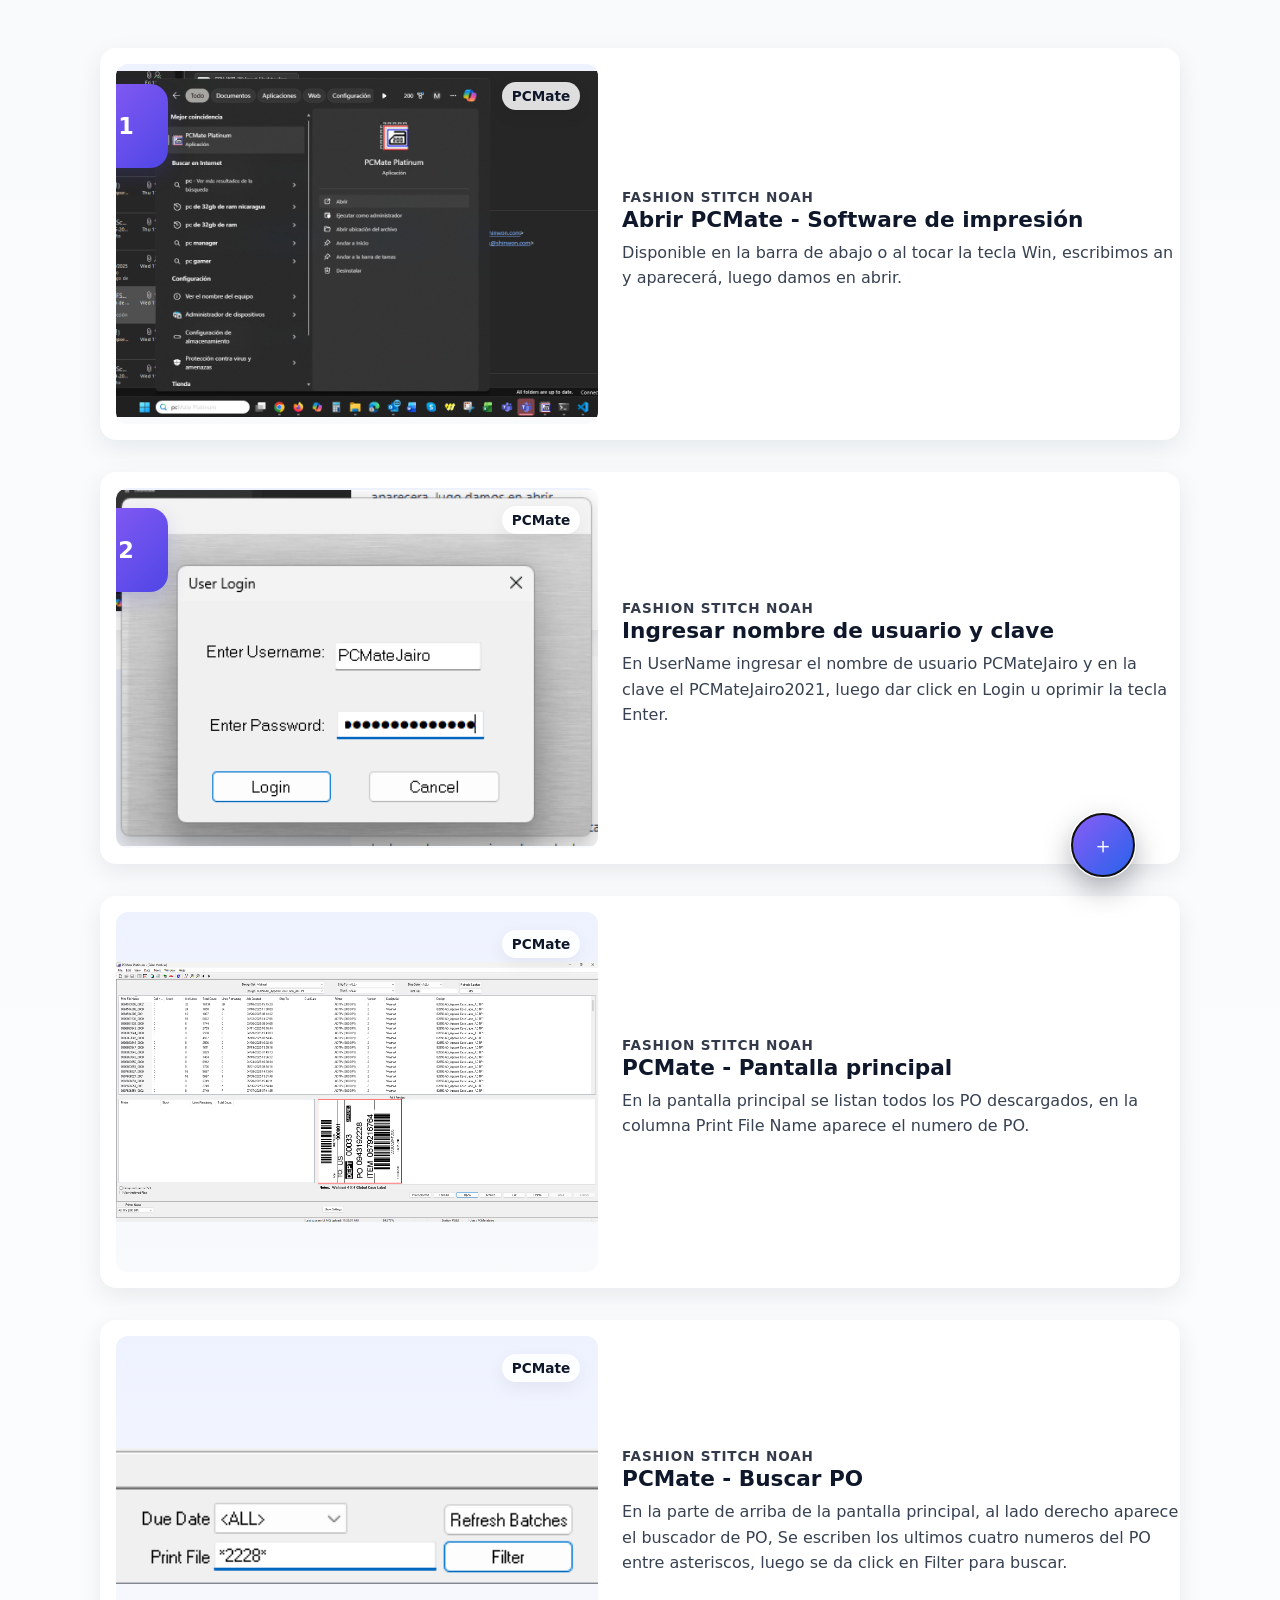
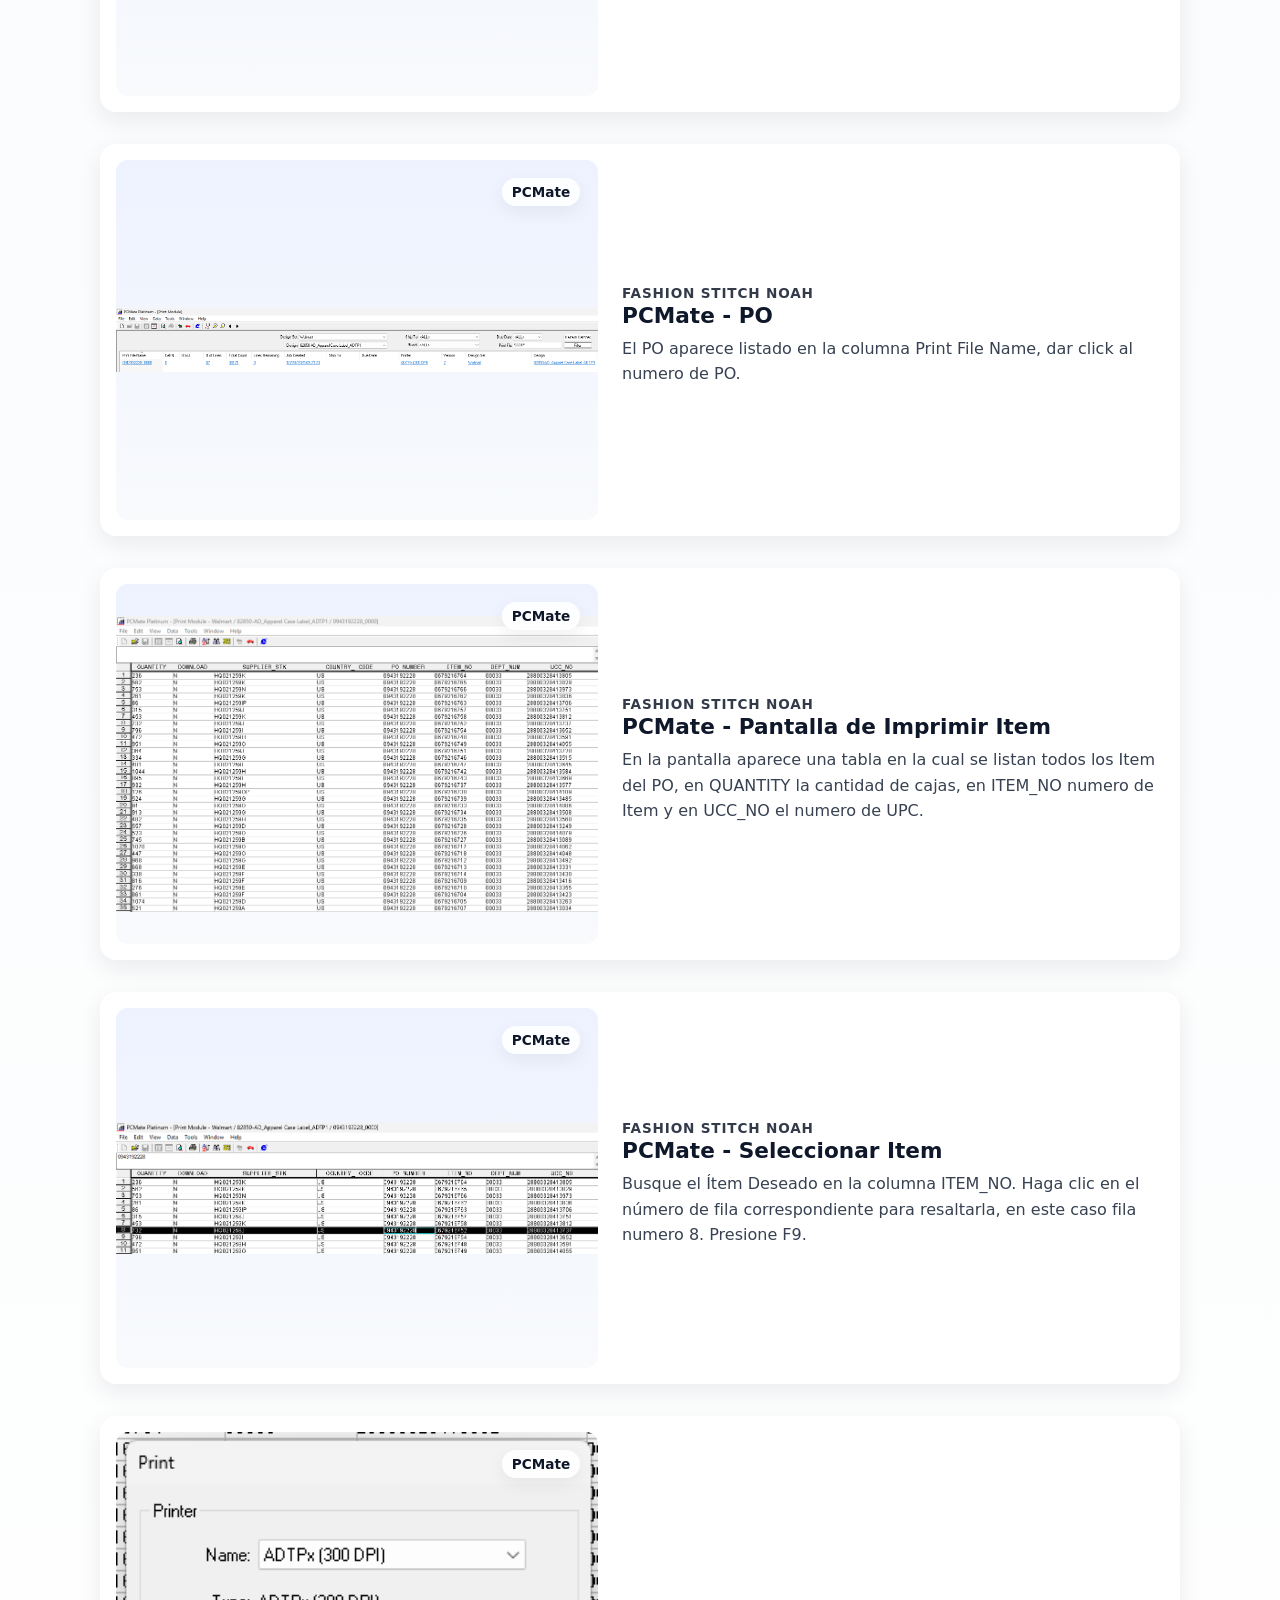
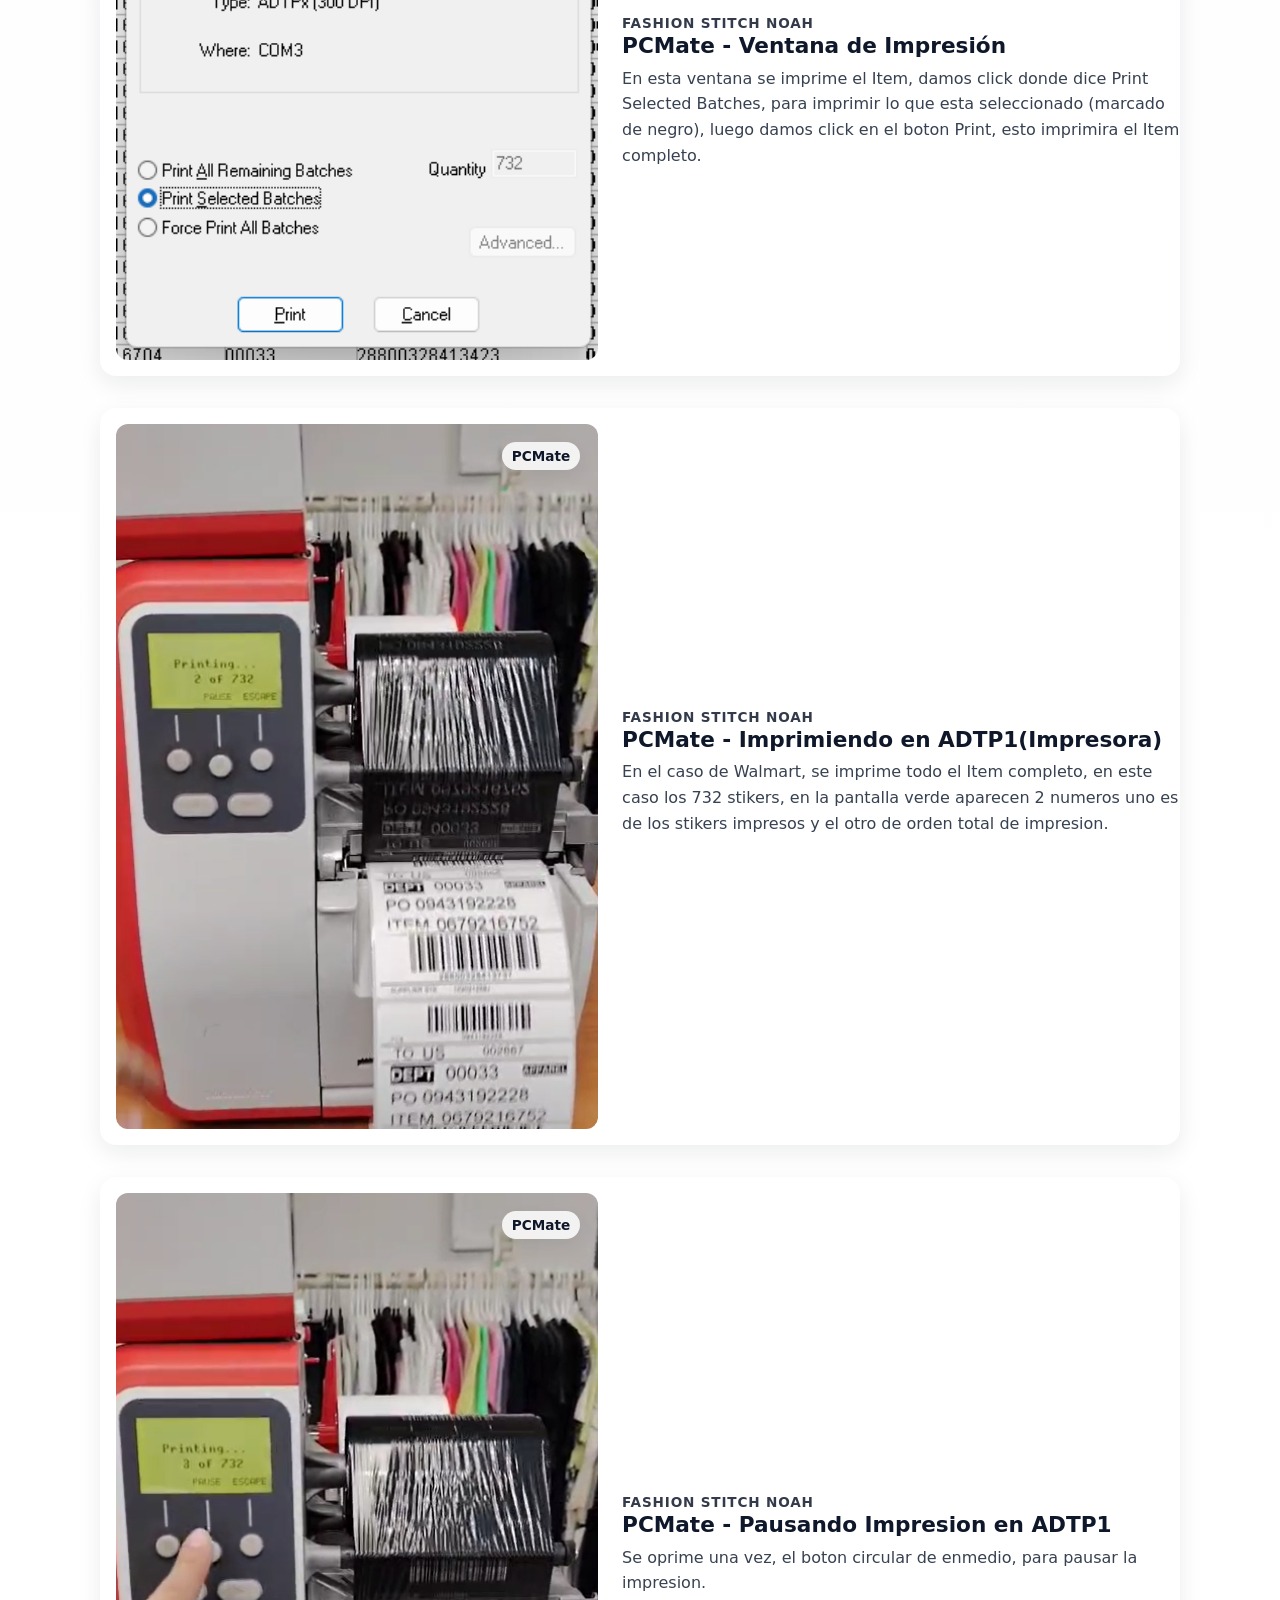
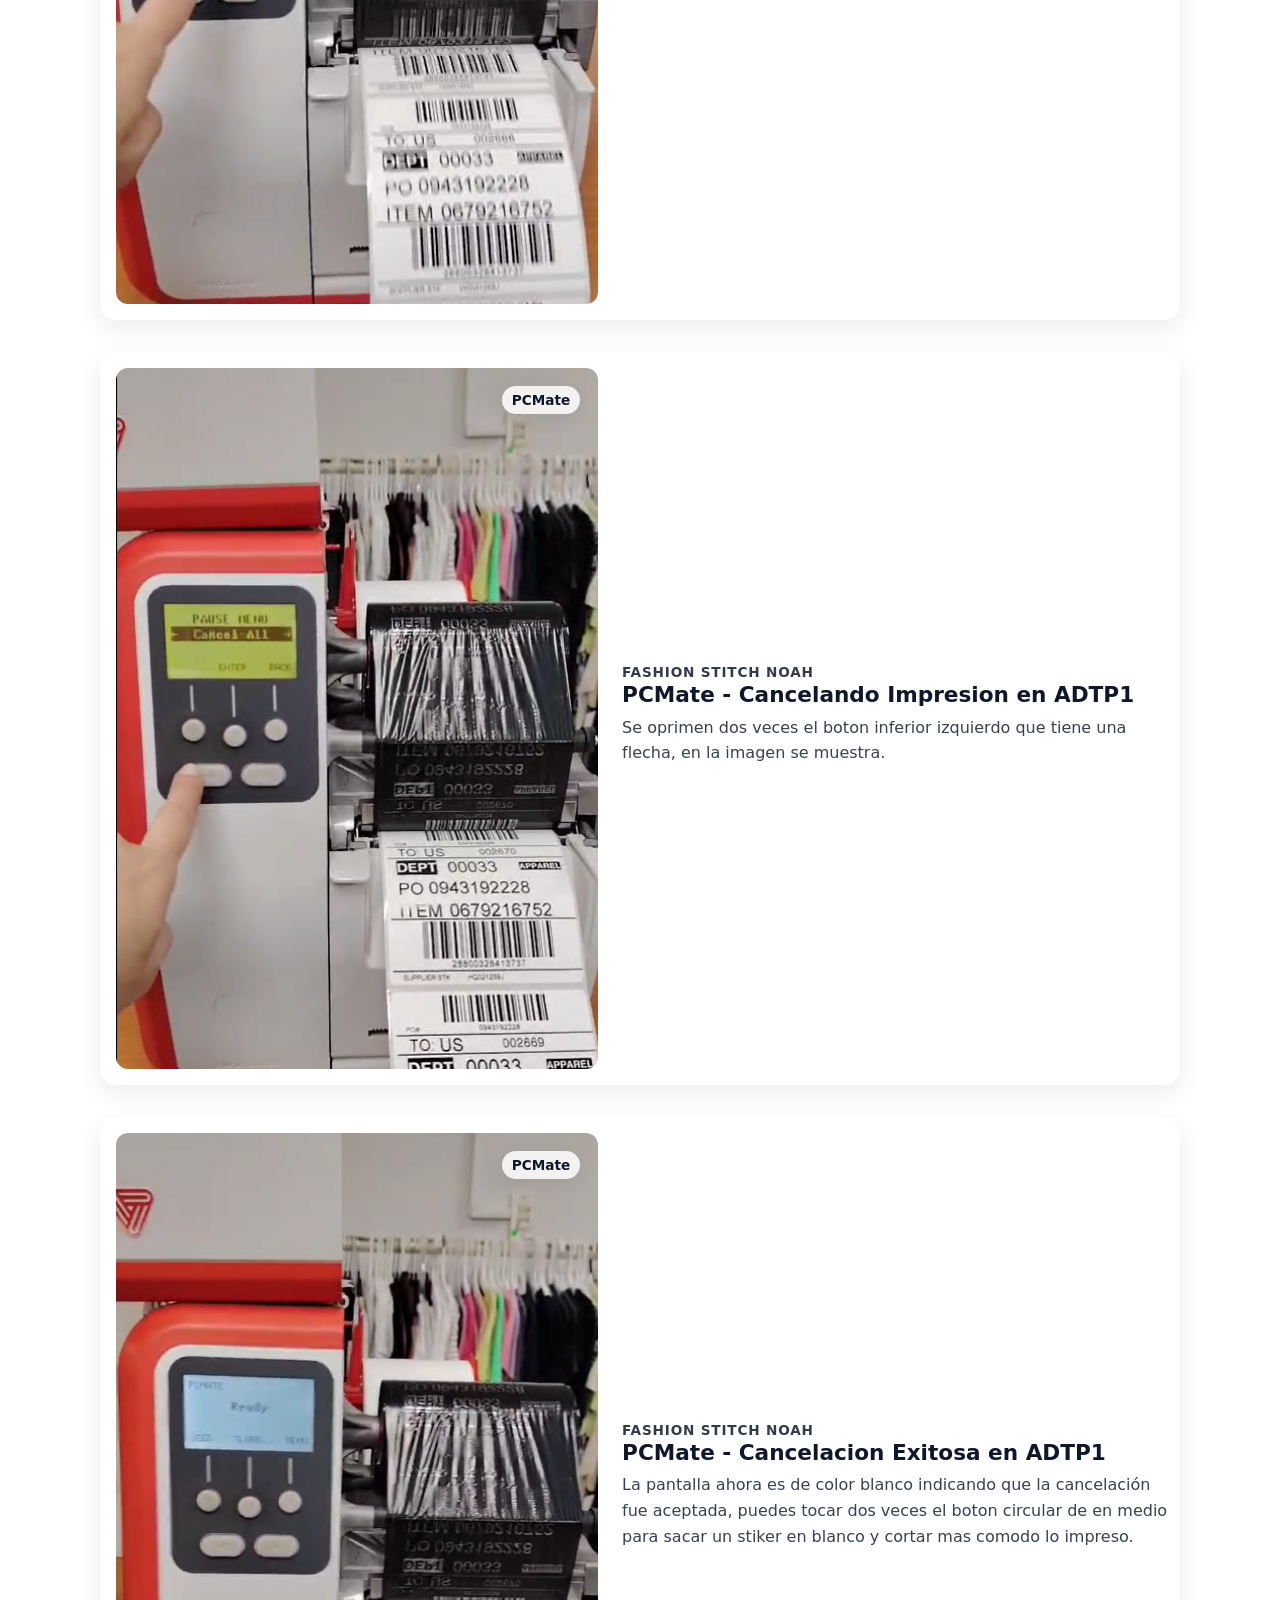
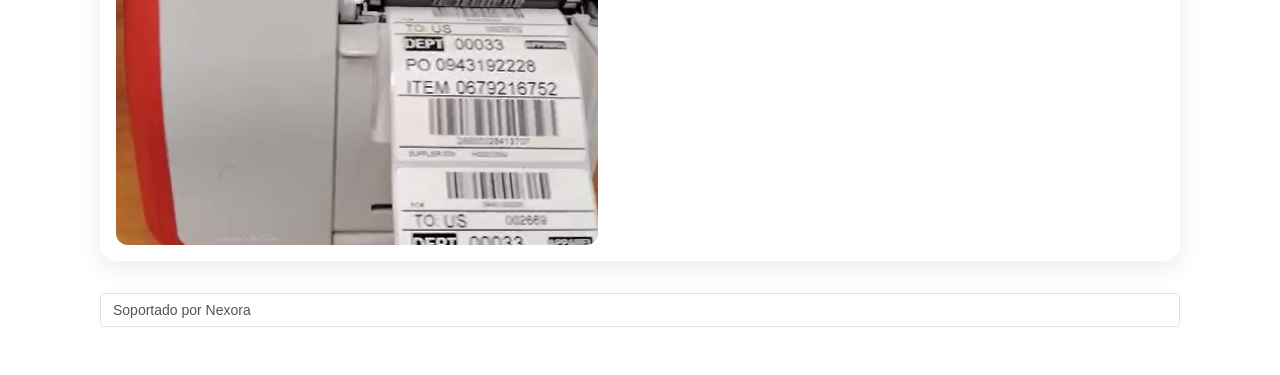
==== index.html @ 116f2906 "First Commit" ====
<!doctype html>
<html lang="es">
<head>
  <meta charset="utf-8" />
  <meta name="viewport" content="width=device-width,initial-scale=1" />
  <title>Walmart</title>
  <link rel="stylesheet" href="styles.css">
</head>
<body>
  <div class="container">

    <article class="feature" data-index="1" aria-labelledby="title-1">
      <div class="feature-inner">
        <div class="media" role="img" aria-label="Software PCMate">
          <div class="index-bubble" aria-hidden="true"></div>
          <div class="media-badge">PCMate</div>
          <img src="assets/AbrirPCMate.png"
               alt="Software PCMate">
        </div>

        <div class="content">
          <div class="eyebrow">Fashion Stitch Noah</div>
          <h2 id="title-1" class="title">Abrir PCMate - Software de impresión</h2>
          <p class="desc">Disponible en la barra de abajo o al tocar la tecla Win, escribimos an y aparecerá, luego damos en abrir.</p>
        </div>
      </div>
    </article>

    <article class="feature" data-index="2" aria-labelledby="title-2">
      <div class="feature-inner">
        <div class="media" role="img" aria-label="Login PCMate">
          <div class="index-bubble" aria-hidden="true"></div>
          <div class="media-badge">PCMate</div>
          <img src="assets/LoginPCMate.png"
               alt="Login PCMate" />
        </div>

        <div class="content">
          <div class="eyebrow">Fashion Stitch Noah</div>
          <h2 id="title-2" class="title">Ingresar nombre de usuario y clave</h2>
          <p class="desc">En UserName ingresar el nombre de usuario PCMateJairo y en la clave el PCMateJairo2021, luego dar click en Login u oprimir la tecla Enter.</p>
        </div>
      </div>
    </article>

    <article class="feature" data-index="3" aria-labelledby="title-3">
      <div class="feature-inner">
        <div class="media" role="img" aria-label="PCMate">
          <div class="index-bubble" aria-hidden="true"></div>
          <div class="media-badge">PCMate</div>
          <img src="assets/PCMate.png"
               alt="PCMate" />
        </div>

        <div class="content">
          <div class="eyebrow">Fashion Stitch Noah</div>
          <h2 id="title-3" class="title">PCMate - Pantalla principal</h2>
          <p class="desc">En la pantalla principal se listan todos los PO descargados, en la columna Print File Name aparece el numero de PO.</p>
        </div>
      </div>
    </article>

    <article class="feature" data-index="4" aria-labelledby="title-4">
      <div class="feature-inner">
        <div class="media" role="img" aria-label="PCMate - Buscar PO">
          <div class="index-bubble" aria-hidden="true"></div>
          <div class="media-badge">PCMate</div>
          <img src="assets/BuscarPO.png"
               alt="PCMate - Buscar PO" />
        </div>

        <div class="content">
          <div class="eyebrow">Fashion Stitch Noah</div>
          <h2 id="title-4" class="title">PCMate - Buscar PO</h2>
          <p class="desc">En la parte de arriba de la pantalla principal, al lado derecho aparece el buscador de PO, Se escriben los ultimos cuatro numeros del PO entre asteriscos, luego se da click en Filter para buscar.</p>
        </div>
      </div>
    </article>

    <article class="feature" data-index="5" aria-labelledby="title-5">
      <div class="feature-inner">
        <div class="media" role="img" aria-label="PCMate - PO">
          <div class="index-bubble" aria-hidden="true"></div>
          <div class="media-badge">PCMate</div>
          <img src="assets/PO.png"
               alt="PCMate - PO" />
        </div>

        <div class="content">
          <div class="eyebrow">Fashion Stitch Noah</div>
          <h2 id="title-5" class="title">PCMate - PO</h2>
          <p class="desc">El PO aparece listado en la columna Print File Name, dar click al numero de PO.</p>
        </div>
      </div>
    </article>

    <article class="feature" data-index="6" aria-labelledby="title-6">
      <div class="feature-inner">
        <div class="media" role="img" aria-label="PCMate - Imprimir Items">
          <div class="index-bubble" aria-hidden="true"></div>
          <div class="media-badge">PCMate</div>
          <img src="assets/ImprimirItem.png"
               alt="PCMate - Imprimir Item" />
        </div>

        <div class="content">
          <div class="eyebrow">Fashion Stitch Noah</div>
          <h2 id="title-6" class="title">PCMate - Pantalla de Imprimir Item</h2>
          <p class="desc">En la pantalla aparece una tabla en la cual se listan todos los Item del PO, en QUANTITY la cantidad de cajas, en ITEM_NO numero de Item y en UCC_NO el numero de UPC.</p>
        </div>
      </div>
    </article>

    <article class="feature" data-index="7" aria-labelledby="title-7">
      <div class="feature-inner">
        <div class="media" role="img" aria-label="PCMate - Seleccionar Item">
          <div class="index-bubble" aria-hidden="true"></div>
          <div class="media-badge">PCMate</div>
          <img src="assets/SeleccionarItem.png"
               alt="PCMate - Seleccionar Item" />
        </div>

        <div class="content">
          <div class="eyebrow">Fashion Stitch Noah</div>
          <h2 id="title-7" class="title">PCMate - Seleccionar Item</h2>
          <p class="desc">Busque el Ítem Deseado en la columna ITEM_NO.
Haga clic en el número de fila correspondiente para resaltarla, en este caso fila numero 8.
Presione F9.</p>
        </div>
      </div>
    </article>

    <article class="feature" data-index="8" aria-labelledby="title-8">
      <div class="feature-inner">
        <div class="media" role="img" aria-label="PCMate - Ventana de Impresión">
          <div class="index-bubble" aria-hidden="true"></div>
          <div class="media-badge">PCMate</div>
          <img src="assets/VentanaImpresion.png"
               alt="PCMate - Ventana de Impresión" />
        </div>

        <div class="content">
          <div class="eyebrow">Fashion Stitch Noah</div>
          <h2 id="title-8" class="title">PCMate - Ventana de Impresión</h2>
          <p class="desc">En esta ventana se imprime el Item, damos click donde dice Print Selected Batches, para imprimir lo que esta seleccionado (marcado de negro), luego damos click en el boton Print, esto imprimira el Item completo.</p>
        </div>
      </div>
    </article>

    <article class="feature" data-index="9" aria-labelledby="title-9">
      <div class="feature-inner">
        <div class="media" role="img" aria-label="PCMate - Imprimiendo en ADTP1">
          <div class="index-bubble" aria-hidden="true"></div>
          <div class="media-badge">PCMate</div>
          <img src="assets/Imprimir.png"
               alt="PCMate - Imprimiendo en ADTP1" />
        </div>

        <div class="content">
          <div class="eyebrow">Fashion Stitch Noah</div>
          <h2 id="title-9" class="title">PCMate - Imprimiendo en ADTP1(Impresora)</h2>
          <p class="desc">En el caso de Walmart, se imprime todo el Item completo, en este caso los 732 stikers, en la pantalla verde aparecen 2 numeros uno es de los stikers impresos y el otro de orden total de impresion.</p>
        </div>
      </div>
    </article>

    <article class="feature" data-index="10" aria-labelledby="title-10">
      <div class="feature-inner">
        <div class="media" role="img" aria-label="PCMate - Pausando Impresion en ADTP1">
          <div class="index-bubble" aria-hidden="true"></div>
          <div class="media-badge">PCMate</div>
          <img src="assets/PausarImpresion.png"
               alt="PCMate - Pausando Impresion en ADTP1" />
        </div>

        <div class="content">
          <div class="eyebrow">Fashion Stitch Noah</div>
          <h2 id="title-10" class="title">PCMate - Pausando Impresion en ADTP1</h2>
          <p class="desc">Se oprime una vez, el boton circular de enmedio, para pausar la impresion.</p>
        </div>
      </div>
    </article>

    <article class="feature" data-index="11" aria-labelledby="title-11">
      <div class="feature-inner">
        <div class="media" role="img" aria-label="PCMate - Cancelando Impresion en ADTP1">
          <div class="index-bubble" aria-hidden="true"></div>
          <div class="media-badge">PCMate</div>
          <img src="assets/CancelarImpresion.png"
               alt="PCMate - Cancelar Impresion en ADTP1" />
        </div>

        <div class="content">
          <div class="eyebrow">Fashion Stitch Noah</div>
          <h2 id="title-11" class="title">PCMate - Cancelando Impresion en ADTP1</h2>
          <p class="desc">Se oprimen dos veces el boton inferior izquierdo que tiene una flecha, en la imagen se muestra.</p>
        </div>
      </div>
    </article>

    <article class="feature" data-index="12" aria-labelledby="title-12">
      <div class="feature-inner">
        <div class="media" role="img" aria-label="PCMate - Cancelacion Exitosa en ADTP1">
          <div class="index-bubble" aria-hidden="true"></div>
          <div class="media-badge">PCMate</div>
          <img src="assets/CancelacionExitosa.png"
               alt="PCMate - Cancelacion Exitosa en ADTP1" />
        </div>

        <div class="content">
          <div class="eyebrow">Fashion Stitch Noah</div>
          <h2 id="title-12" class="title">PCMate - Cancelacion Exitosa en ADTP1</h2>
          <p class="desc">La pantalla ahora es de color blanco indicando que la cancelación fue aceptada, puedes tocar dos veces el boton circular de en medio para sacar un stiker en blanco y cortar mas comodo lo impreso.</p>
        </div>
      </div>
    </article>

    <div class="fab-wrap" aria-controls="fab-menu" aria-expanded="false">
  <ul id="fab-menu" class="fab-menu" role="menu" aria-hidden="true">
    <li role="none">
      <a role="menuitem" href="/target.html" class="fab-link" data-action="contacto">
        <span class="fab-icon" aria-hidden="true">🎯</span>
        Target
      </a>
    </li>
    <li role="none">
      <a role="menuitem" href="/index.html" class="fab-link" data-action="home">
        <span class="fab-icon" aria-hidden="true">🔆</span>
        Walmart
      </a>
    </li>
  </ul>

  <button class="fab" id="fabBtn" aria-haspopup="true" aria-label="Abrir menú">
    <span id="fabIcon" aria-hidden="true"></span>
  </button>
</div>
    <a href="https://nexoraorg.com" target="_blank" class="brand-nexora">
    Soportado por Nexora
</a>
  </div>

  

  <!-- Modal -->
  <div class="modal" id="imageModal">
    <button class="close-btn" id="closeModal">&times;</button>
    <img src="" alt="Imagen ampliada" id="modalImage">
  </div>

  <script src="script.js"></script>
</body>
</html>
---- styles.css ----
:root{
    --fab-size: 62px;
      --accent: #8B5CF6;
      --muted: #6b7280;
      --muted: rgba(15,23,42,0.85);
      --bg: #f8fafc;
      --card-bg: #ffffff;
      --radius: 16px;
      --shadow: 0 8px 24px rgba(15,23,42,0.08);
      --max-width: 1080px;
      --gap: 1.25rem;
      font-family: Inter, ui-sans-serif, system-ui, -apple-system, "Segoe UI", Roboto, "Helvetica Neue", Arial;
    }

/* Container fixed bottom-right */
  .fab-wrap{
    position: fixed;
    right: 20px;
    bottom: 24px;
    z-index: 9999;
    display: grid;
    gap: 12px;
    align-items: end;
    pointer-events: none; /* allow items to enable pointer when visible */
  }

  /* The action button */
  .fab {
    width: var(--fab-size);
    height: var(--fab-size);
    border-radius: 50%;
    background: linear-gradient(135deg,var(--accent), #2563eb);
    border: none;
    color: white;
    font-size: 1.4rem;
    display: inline-grid;
    place-items: center;
    box-shadow: 0 12px 30px rgba(2,6,23,0.35);
    cursor: pointer;
    pointer-events: auto;
    transition: transform .18s ease, box-shadow .18s ease;
  }
  .fab:active { transform: scale(.96); }

  /* Menu list (hidden by default) */
  .fab-menu {
    list-style: none;
    margin: 0;
    padding: 0;
    display: grid;
    gap: 10px;
    align-items: end;
    pointer-events: none;
  }

  .fab-menu.show {
    pointer-events: auto;
  }

  .fab-menu li{
    transform-origin: 100% 100%;
    transition: transform .26s cubic-bezier(.2,.9,.3,1), opacity .2s ease;
    opacity: 0;
    transform: translateY(8px) scale(.96);
  }

  .fab-menu.show li{
    opacity: 1;
    transform: translateY(0) scale(1);
  }

  /* Menu button style */
  .fab-link {
    display: inline-flex;
    gap: 10px;
    align-items: center;
    background: white;
    color: var(--muted);
    padding: 10px 14px;
    border-radius: 999px;
    min-width: 160px;
    box-shadow: 0 8px 22px rgba(2,6,23,0.08);
    text-decoration: none;
    font-weight: 600;
    font-size: 0.95rem;
    pointer-events: auto;
    transform: translateX(8px);
    transition: transform .18s ease, box-shadow .12s ease;
  }

  .fab-link:focus,
  .fab-link:hover {
    transform: translateX(0);
    box-shadow: 0 12px 30px rgba(2,6,23,0.12);
    outline: none;
  }

  .fab-icon {
    width: 38px;
    height: 38px;
    border-radius: 50%;
    display: inline-grid;
    place-items: center;
    background: linear-gradient(135deg,#f8fafc,#eef2ff);
    color: var(--bg);
    font-weight: 700;
    flex: 0 0 38px;
    font-size: 0.95rem;
  }

  /* stagger animation */
  .fab-menu.show li:nth-child(1){ transition-delay: .02s; }
  .fab-menu.show li:nth-child(2){ transition-delay: .06s; }
  .fab-menu.show li:nth-child(3){ transition-delay: .10s; }
  .fab-menu.show li:nth-child(4){ transition-delay: .14s; }

  /* Small screens slightly raise */
  @media (max-width: 420px){
    .fab-wrap{ right: 14px; bottom: 18px; }
    .fab-link{ min-width: 140px; font-size: 0.9rem; }
  }

    body{
      margin: 0;
      background: linear-gradient(180deg, var(--bg), #ffffff 60%);
      color: #0f172a;
      -webkit-font-smoothing:antialiased;
      -moz-osx-font-smoothing:grayscale;
      padding: 3rem 1.25rem;
      display: flex;
      justify-content: center;
    }

    .container{
      width: 100%;
      max-width: var(--max-width);
      display: grid;
      gap: 2rem;
    }

    .feature {
      background: var(--card-bg);
      border-radius: var(--radius);
      overflow: visible;
      box-shadow: var(--shadow);
      padding: 1rem;
      display: grid;
      gap: 0.75rem;
      align-items: start;
    }

    .feature-inner {
      display: grid;
      gap: var(--gap);
      grid-template-columns: 1fr;
    }

    .media {
      position: relative;
      border-radius: 12px;
      overflow: hidden;
      min-height: 220px;
      background: linear-gradient(180deg, #eef2ff, #f8fafc);
      display: flex;
      align-items: center;
      justify-content: center;
      cursor: zoom-in;
    }

    .media img{
      width: 100%;
      height: 100%;
      object-fit: cover;
      display: block;
      transition: transform .6s cubic-bezier(.2,.9,.3,1);
    }

    .media:hover img{
      transform: scale(1.03);
    }

    .index-bubble {
      position: absolute;
      top: -18px;
      left: 18px;
      z-index: 5;
      background: linear-gradient(135deg,var(--accent), #4f46e5);
      color: white;
      width: 64px;
      height: 64px;
      border-radius: 14px;
      display: grid;
      place-items: center;
      font-weight: 700;
      font-size: 1.125rem;
      box-shadow: 0 8px 20px rgba(79,70,229,0.18);
      transform: translateY(-6px);
      opacity: 0;
      transition: transform .45s cubic-bezier(.2,.9,.3,1), opacity .45s ease;
    }

    .index-bubble.visible {
      transform: translateY(0);
      opacity: 1;
    }

    .media-badge {
      position: absolute;
      top: 18px;
      right: 18px;
      background: rgba(255,255,255,0.85);
      color: #0f172a;
      font-weight: 600;
      padding: 6px 10px;
      border-radius: 999px;
      font-size: 0.85rem;
      backdrop-filter: blur(6px);
      box-shadow: 0 6px 18px rgba(2,6,23,0.06);
    }

    .content {
      padding: 0.5rem 0.25rem 1rem;
    }

    .eyebrow {
      color: var(--muted);
      font-size: 0.85rem;
      font-weight: 600;
      letter-spacing: 0.06em;
      text-transform: uppercase;
    }

    .title {
      margin: 0.25rem 0 0.5rem;
      font-size: 1.35rem;
      line-height: 1.05;
      font-weight: 700;
    }

    .desc {
      color: #374151;
      font-size: 1rem;
      line-height: 1.6;
      margin: 0;
    }

    @media(min-width: 800px){
      .feature-inner{
        grid-template-columns: 46% 54%;
        align-items: center;
      }
      .media{
        min-height: 360px;
      }
      .index-bubble{
        left: -32px;
        top: 20px;
        width: 84px;
        height: 84px;
        border-radius: 18px;
        font-size: 1.4rem;
      }
    }

    .row {
      display: grid;
      gap: 1rem;
    }

    .feature:focus-within{
      outline: 3px solid rgba(139,92,246,0.12);
      box-shadow: 0 10px 30px rgba(99,102,241,0.06);
    }

    /* ======= MODAL ======= */
    .modal {
      position: fixed;
      inset: 0;
      background: rgba(0,0,0,0.8);
      display: flex;
      align-items: center;
      justify-content: center;
      z-index: 1000;
      opacity: 0;
      pointer-events: none;
      transition: opacity .3s ease;
    }

    .modal.active {
      opacity: 1;
      pointer-events: auto;
    }

    .modal img {
      max-width: 90%;
      max-height: 80vh;
      border-radius: 12px;
      box-shadow: 0 10px 40px rgba(0,0,0,0.4);
      transform: scale(0.95);
      transition: transform .3s ease;
    }

    .modal.active img {
      transform: scale(1);
    }

    .close-btn {
      position: absolute;
      top: 24px;
      right: 24px;
      font-size: 2rem;
      color: white;
      background: transparent;
      border: none;
      cursor: pointer;
      line-height: 1;
      transition: opacity 0.3s ease;
    }

    .close-btn:hover {
      opacity: 0.7;
    }

    .brand-nexora {
    font-family: sans-serif;
    font-size: 14px;
    font-weight: 300;
    color: #555555;
    text-decoration: none;
    
    display: inline-block;
    padding: 8px 12px;
    border-radius: 4px;
    border: 1px solid #e0e0e0;
    transition: all 0.3s ease;

}

.brand-nexora:hover {
    background-color: #f0f0f0;
    color: #000000;
    border-color: #cccccc;
    cursor: pointer;
}

.brand-nexora strong {
    font-weight: 700;
    color: #007bff;
}
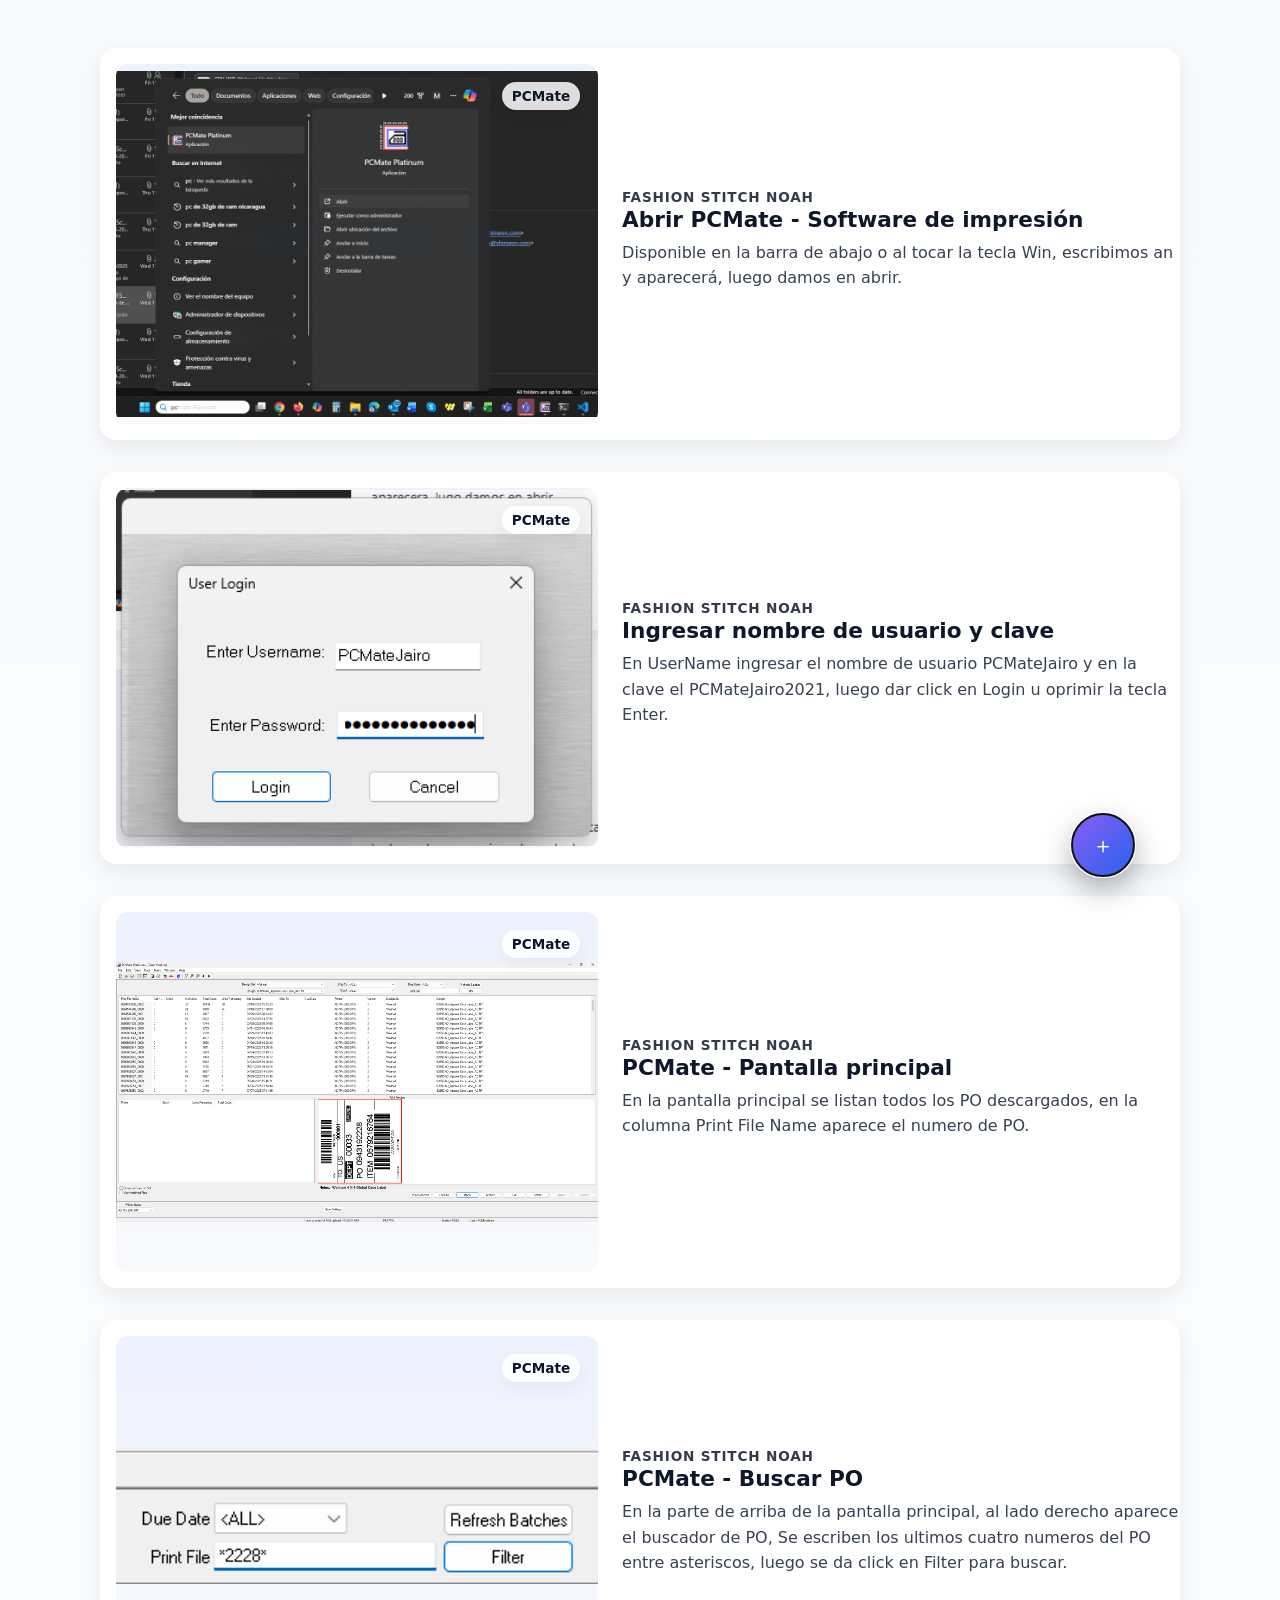
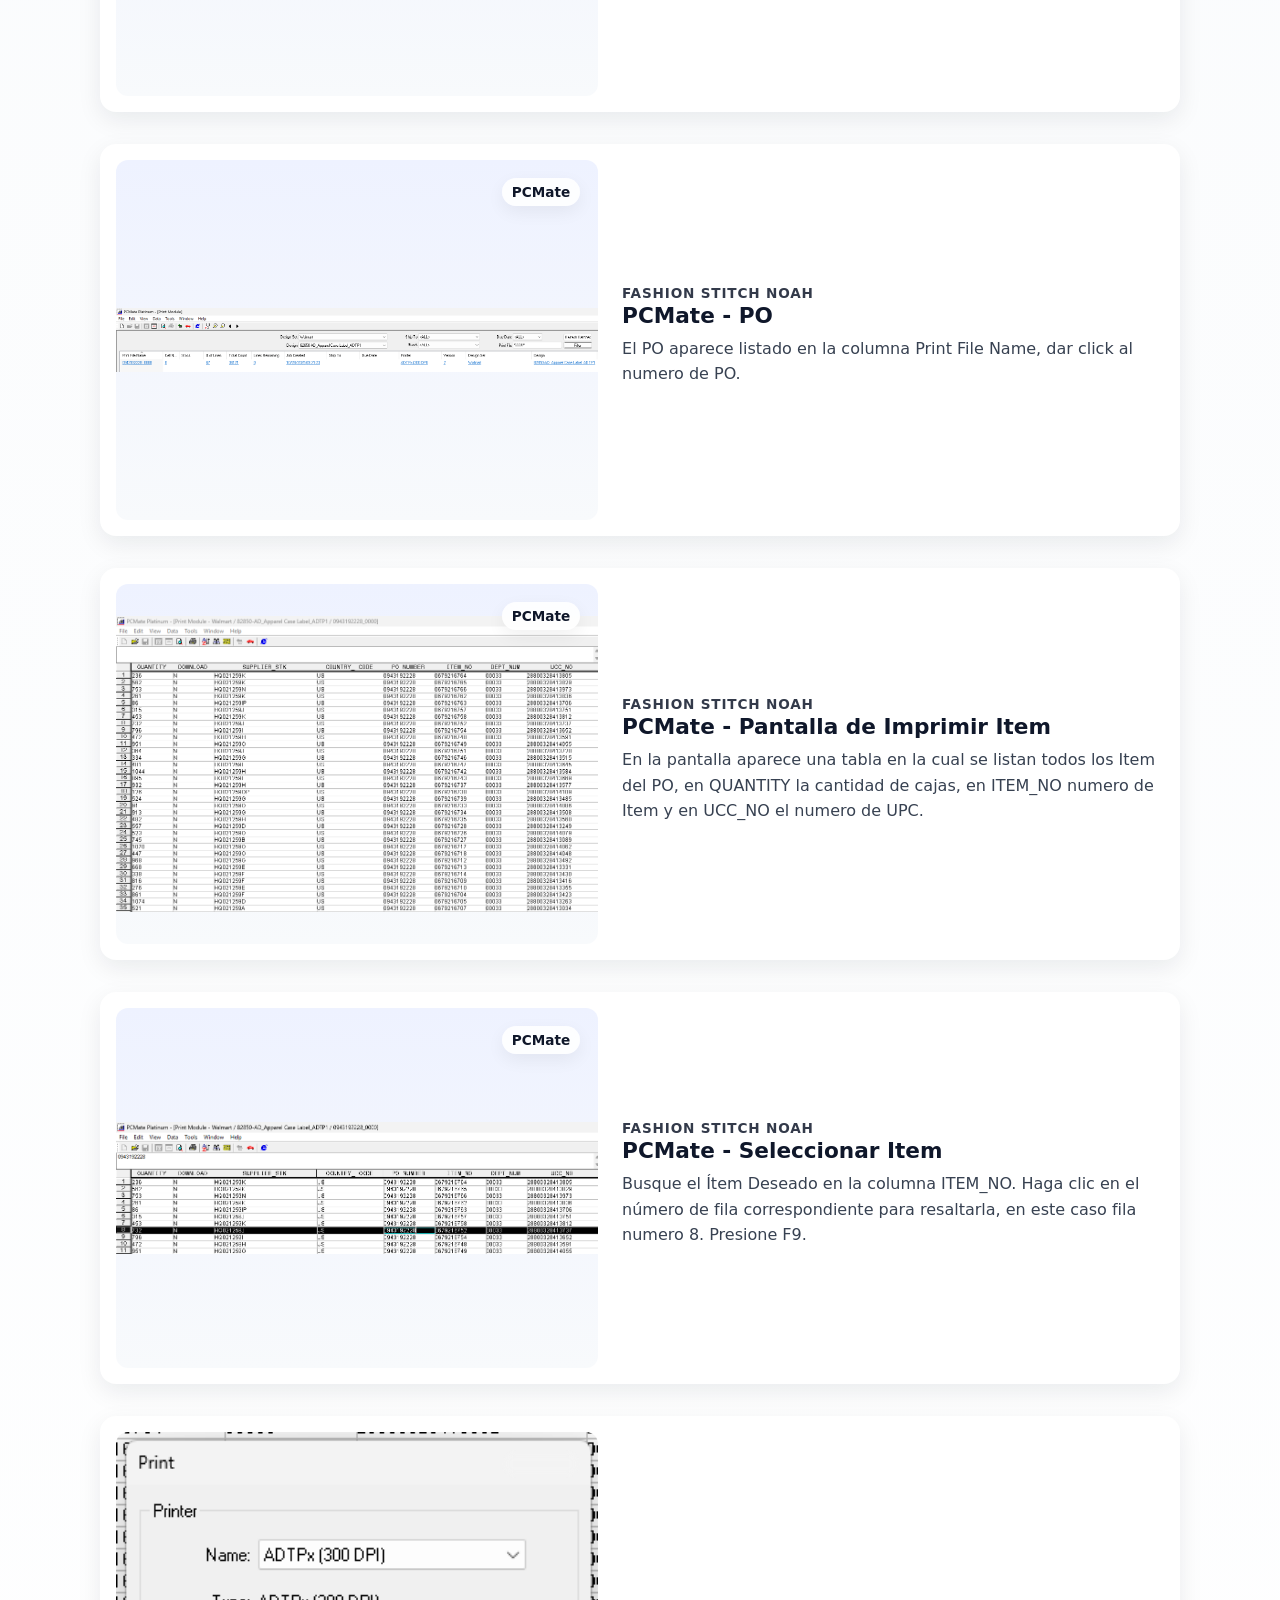
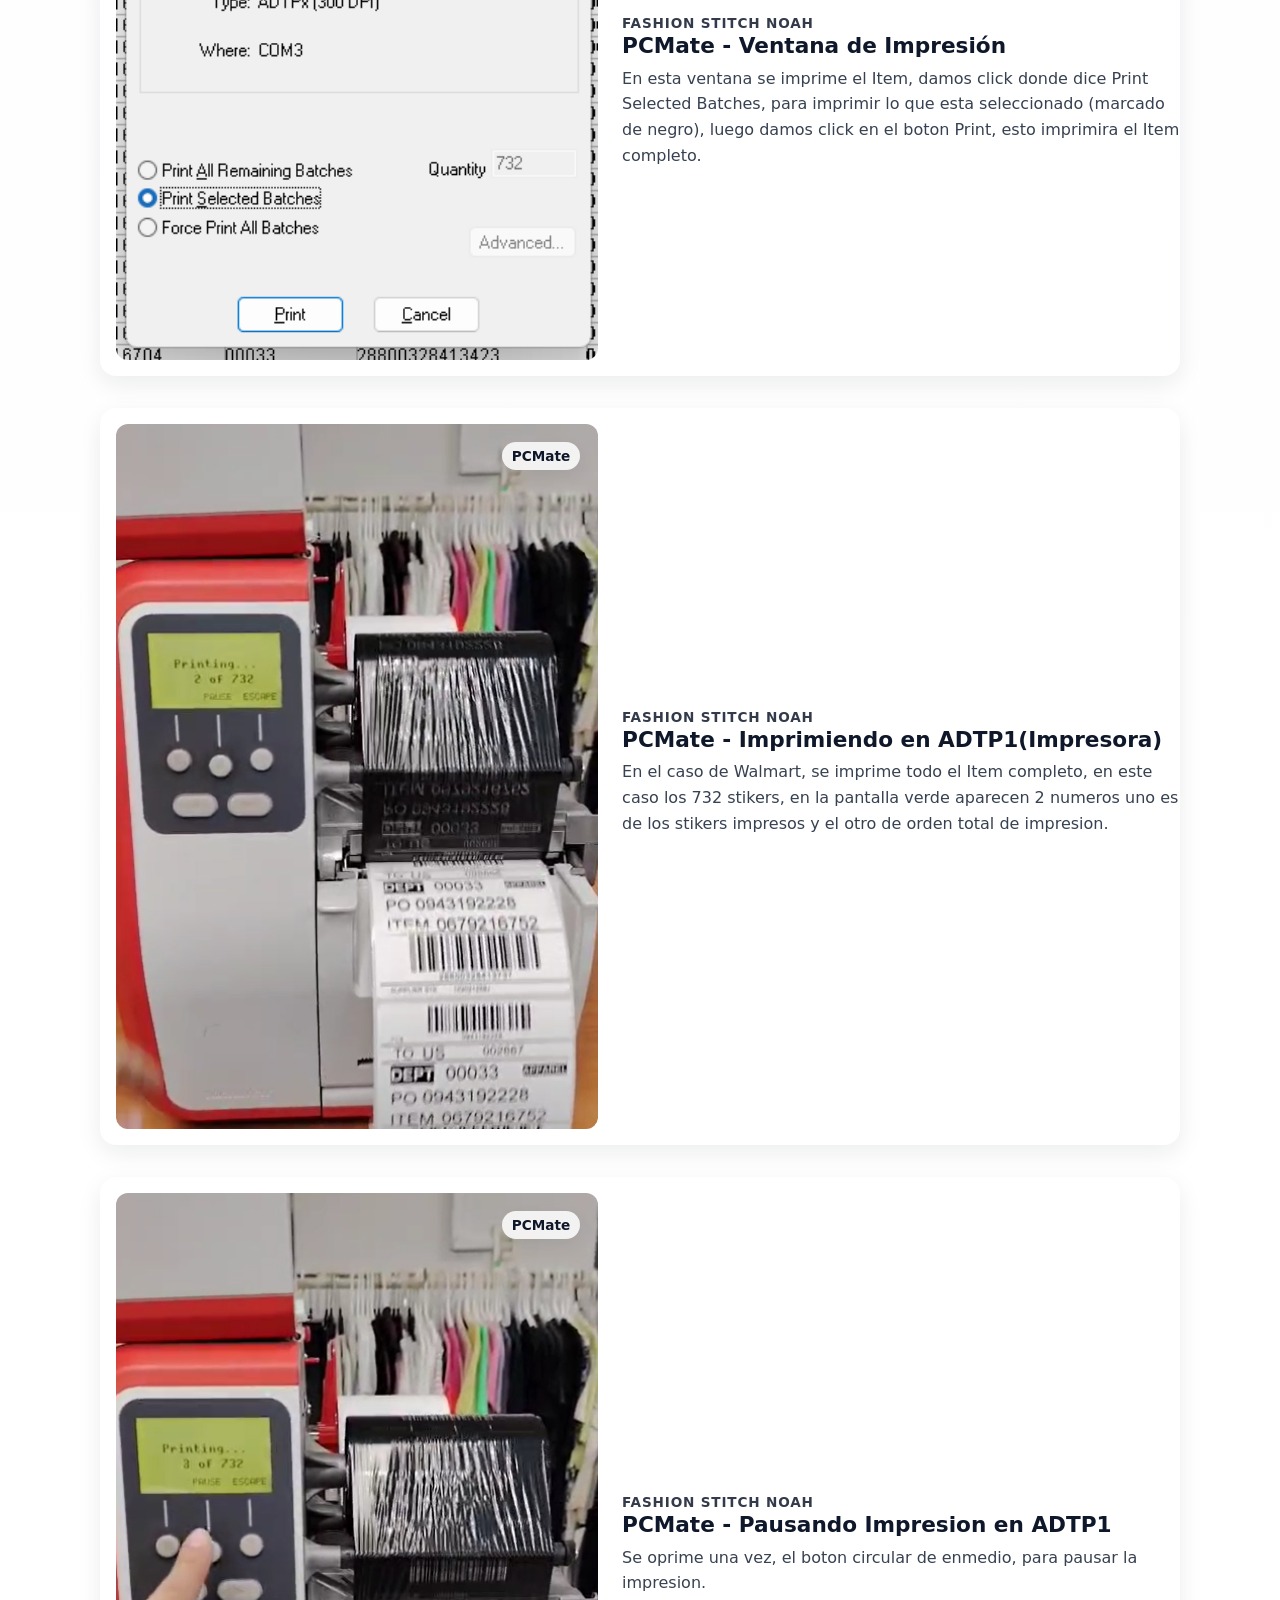
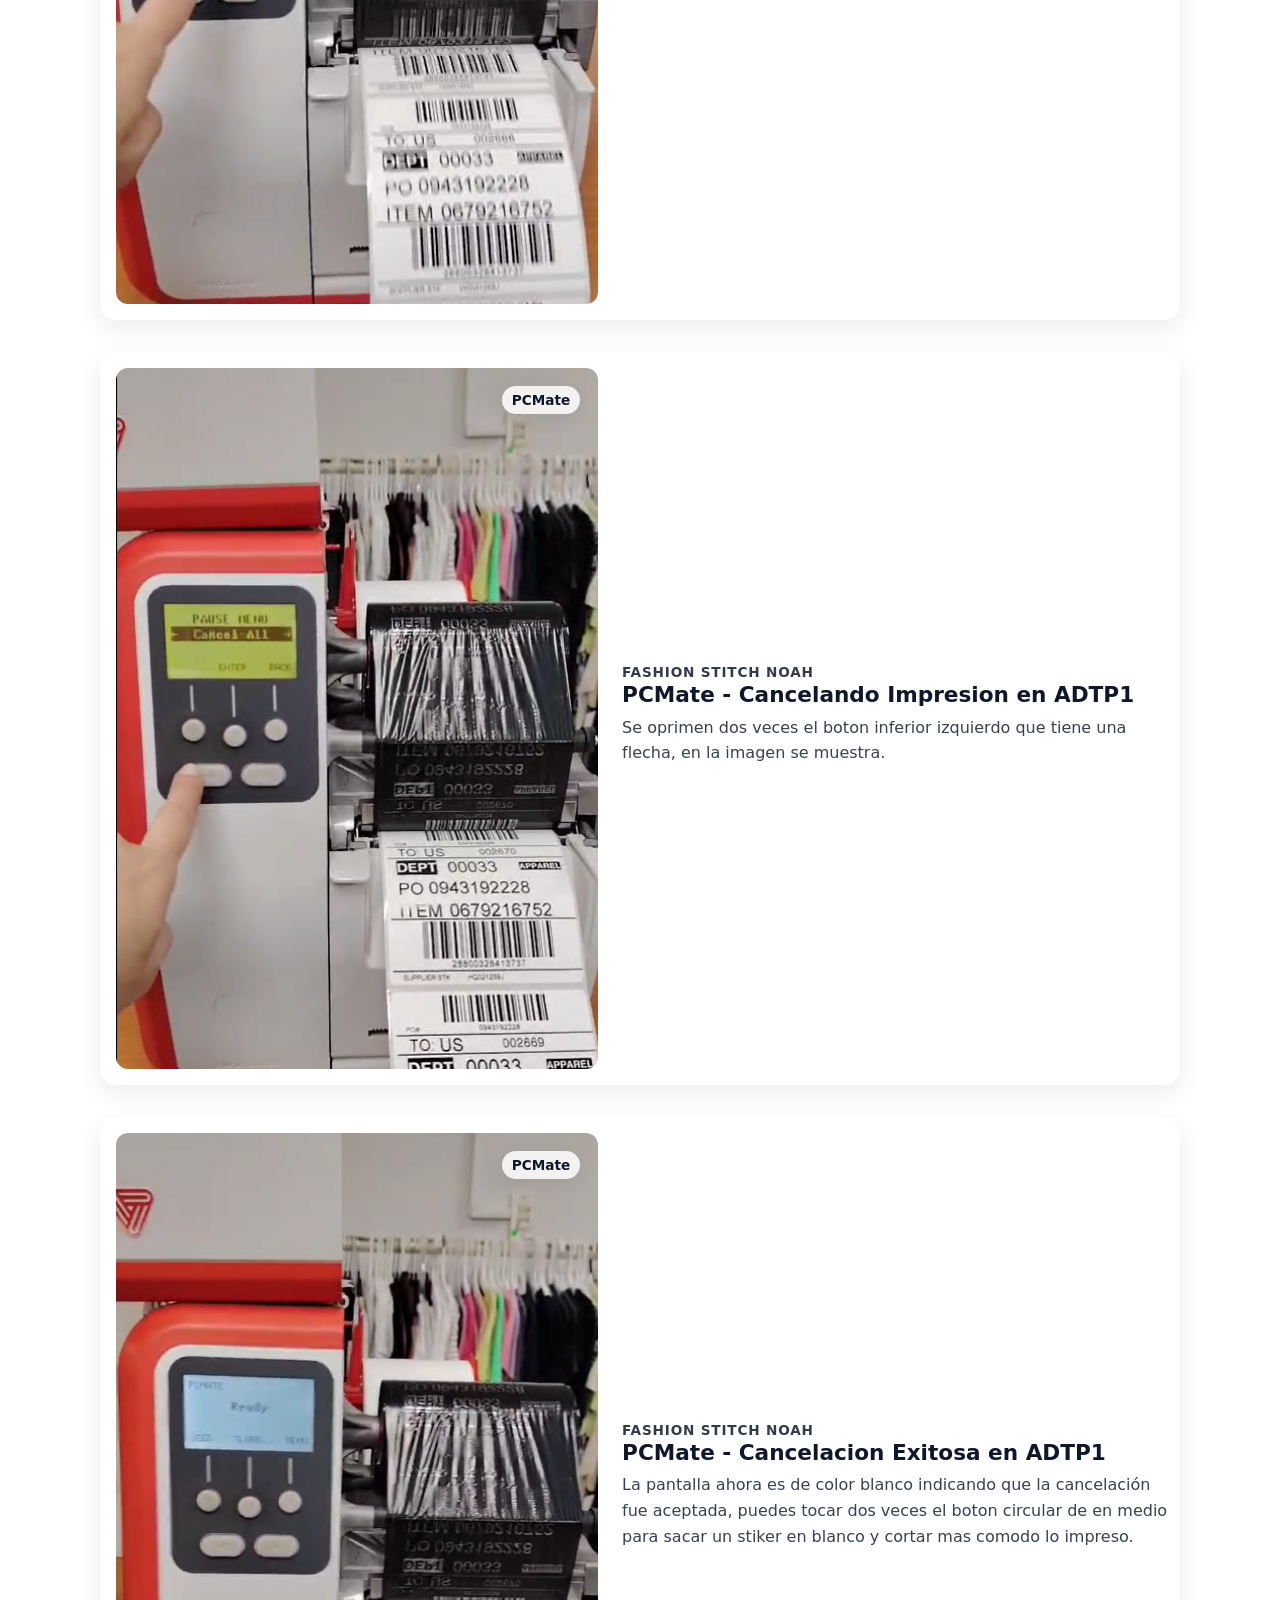
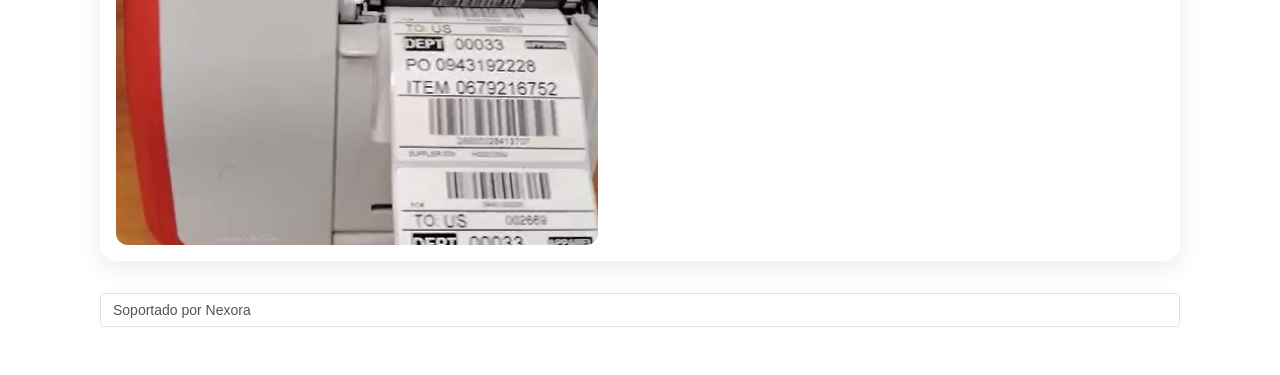
==== commit 3cba1034: "change routing" ====
--- a/index.html
+++ b/index.html
@@ -218,13 +218,13 @@
     <div class="fab-wrap" aria-controls="fab-menu" aria-expanded="false">
   <ul id="fab-menu" class="fab-menu" role="menu" aria-hidden="true">
     <li role="none">
-      <a role="menuitem" href="/target.html" class="fab-link" data-action="contacto">
+      <a role="menuitem" href="./target.html" class="fab-link" data-action="contacto">
         <span class="fab-icon" aria-hidden="true">🎯</span>
         Target
       </a>
     </li>
     <li role="none">
-      <a role="menuitem" href="/index.html" class="fab-link" data-action="home">
+      <a role="menuitem" href="./index.html" class="fab-link" data-action="home">
         <span class="fab-icon" aria-hidden="true">🔆</span>
         Walmart
       </a>
